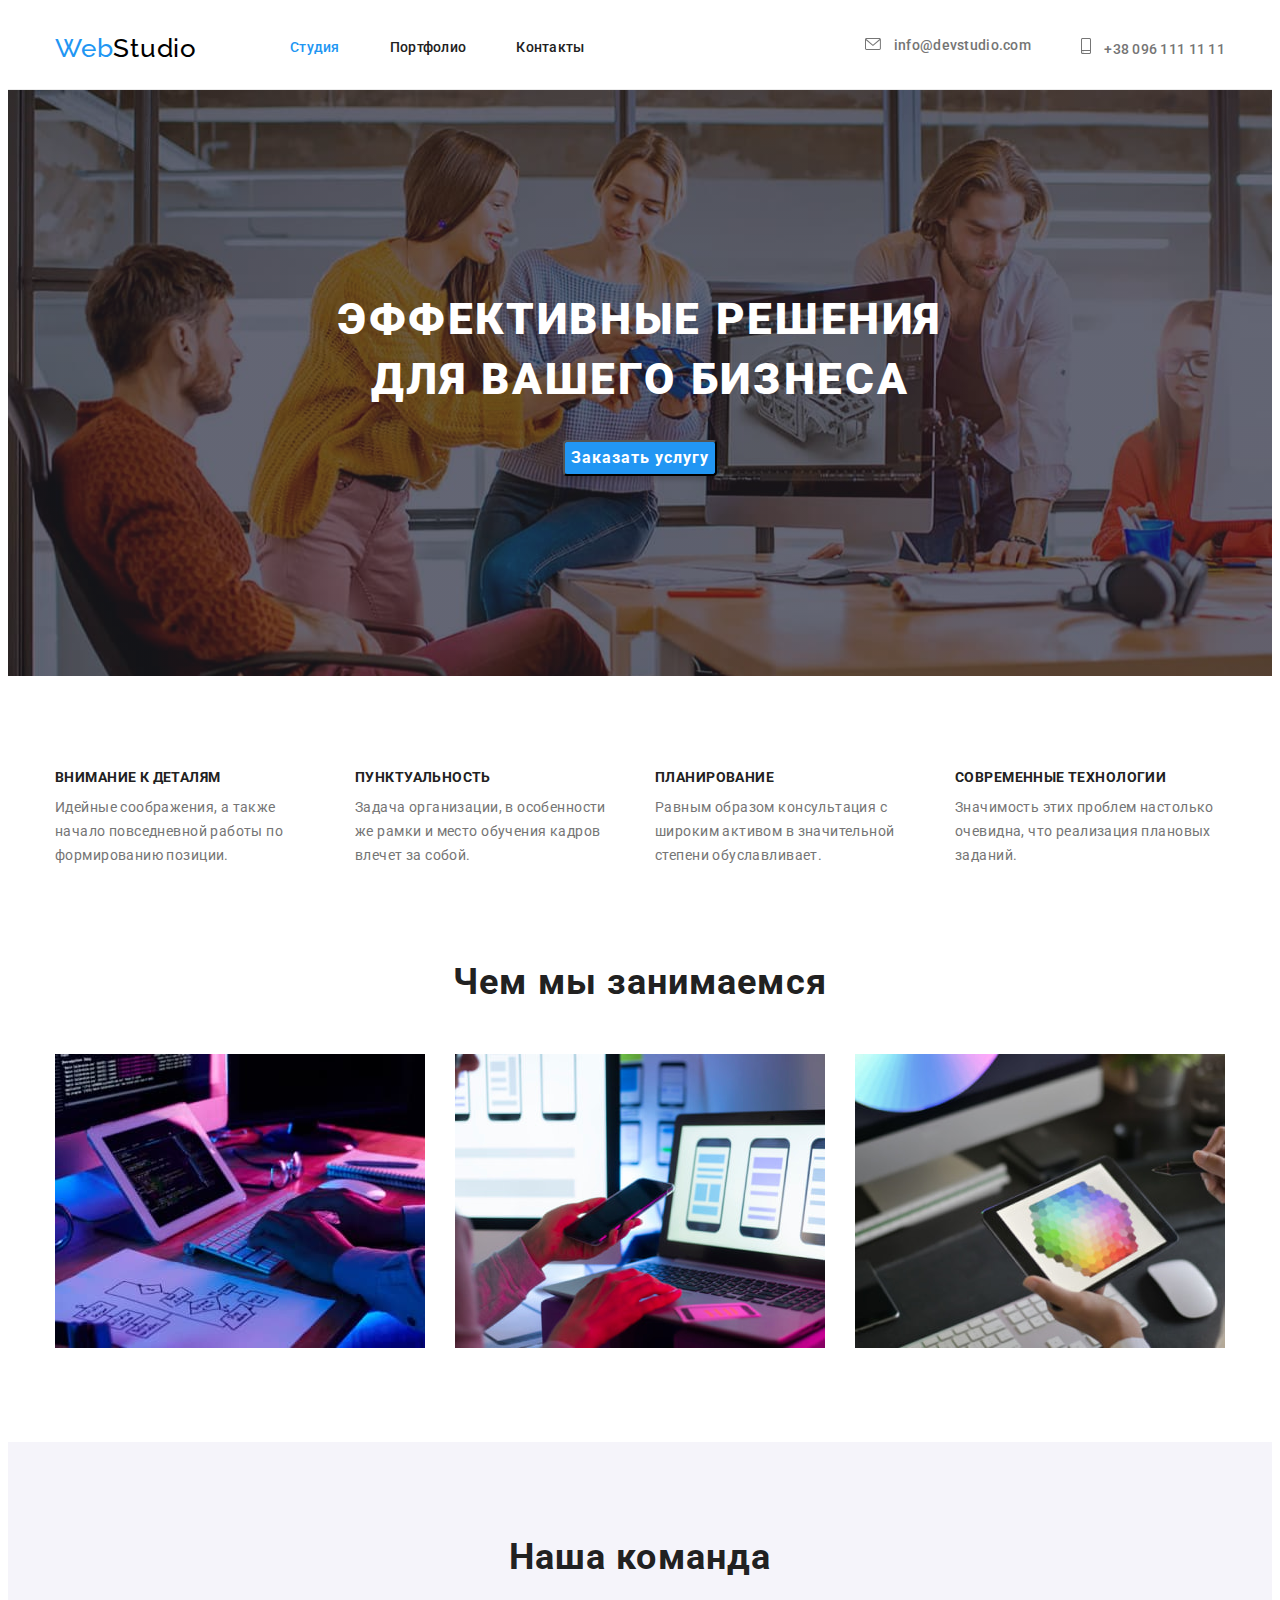
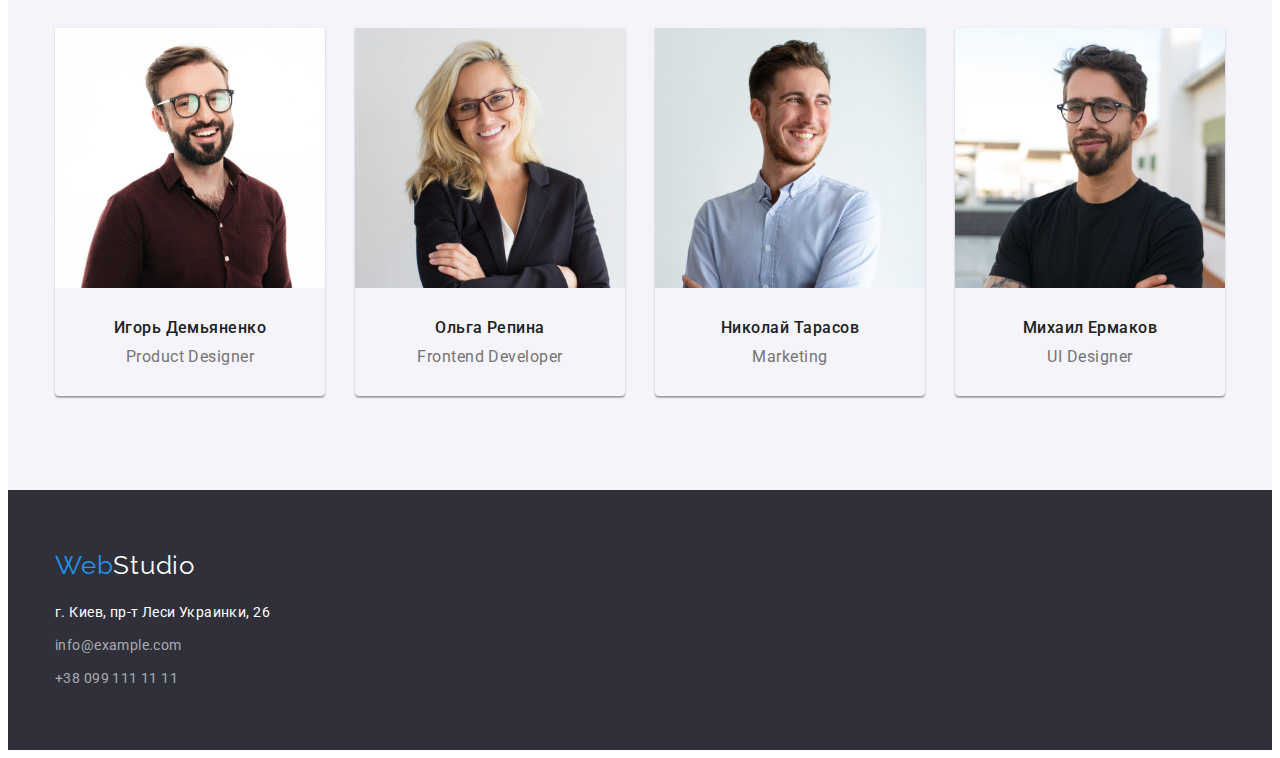
==== index.html @ 8e16f8b9 "add header and hero background" ====
<!DOCTYPE html>
<html lang="ru">
<head>
    <meta charset="UTF-8">
    <meta http-equiv="X-UA-Compatible" content="IE=edge">
    <meta name="viewport" content="width=device-width, initial-scale=1.0">
    <title>Студия</title>
    <link rel="preconnect" href="https://fonts.googleapis.com">
    <link rel="preconnect" href="https://fonts.gstatic.com" crossorigin>
    <link href="https://fonts.googleapis.com/css2?family=Raleway:wght@700&family=Roboto:wght@400;500;700;900&display=swap"
        rel="stylesheet">
    <link rel="stylesheet" href="https://github.com/sindresorhus/modern-normalize/blob/main/modern-normalize.css">
    <link rel="stylesheet" href="./css/styles.css">
</head>
<body>
    <header class="header">
        <div class="container hdr-container">
            <nav class="hdr-navigation">
                <a href="" class="link"><span class="st-logo">Web</span><span class="end-logo">Studio</span></a>
                <ul class="list hdr-list">
                    <li class="hdr-list-item"><a href="./index.html" class="link nav current">Студия</a></li>
                    <li class="hdr-list-item"><a href="./portfolio.html" class="link nav hdr-list-item">Портфолио</a> </li>
                    <li class="hdr-list-item"><a href="" class="link nav hdr-list-item">Контакты</a></li>
                </ul>
            </nav>
            <div class="hdr-connect">
                <a href="mailto:info@devstudio.com" class="link contacts-header">
                    <svg class="email-icon" width="16" height="12">
                        <use href="./images/icons.svg#icon-envelope"></use>
                    </svg>
                    info@devstudio.com</a>
                <a href="tel:+380961111111" class="link contacts-header hdr-tel">
                    <svg class="phone-icon" width="10" height="16">
                        <use href="./images/icons.svg#icon-smartphone"></use>
                    </svg>
                    +38 096 111 11 11</a>
            </div>
        </div>
    </header>
    <main>
        <section class="hero">
            <div class="container hero-content">
                <h1 class="hero-text">Эффективные решения<br>для вашего бизнеса</h1>
                <button class="btn-order" type="button">Заказать услугу</button>
            </div>
        </section>
        <section class="section">
            <h2 class="visually-hidden">Наши преимущества</h2>
            <div class="container">
                <ul class="list supr-list">
                    <li class="supr-item">
                        <h3 class="supremacy">Внимание к деталям</h3>
                        <p class="supremacy-text">Идейные соображения, а также начало повседневной работы по формированию позиции.</p>
                    </li>
                    <li class="supr-item">
                        <h3 class="supremacy">Пунктуальность</h3>
                        <p class="supremacy-text">Задача организации, в особенности же рамки и место обучения кадров влечет за собой.</p>
                    </li>
                    <li class="supr-item">
                        <h3 class="supremacy">Планирование</h3>
                        <p class="supremacy-text">Равным образом консультация с широким активом в значительной степени обуславливает.</p>
                    </li>
                    <li class="supr-item">
                        <h3 class="supremacy">Современные технологии</h3>
                        <p class="supremacy-text">Значимость этих проблем настолько очевидна, что реализация плановых заданий.</p>
                    </li>
                </ul>
            </div>
        </section>
        <section class="section activities-section">
            <div class="container">
                <h2 class="chapter">Чем мы занимаемся</h2>
                <ul class="list activities">
                    <li>
                        <img width="370" src="./images/img1.jpg" alt="вёрстка кода на ПК">
                    </li>
                    <li>
                        <img width="370" src="./images/img2.jpg" alt="дизайн приложения для смартфона">
                    </li>
                    <li>
                        <img width="370" src="./images/img3.jpg" alt="палитра цветов на планшете">
                    </li>
                </ul>
            </div>
        </section>
        <section  class="team-color section">
            <div class="container">
                <h2 class="chapter">Наша команда</h2>
                <ul class="list team-list">
                    <li class="team-item">
                        <img width="270" src="./images/photo1.jpg" alt="Парень с бородой и в очках">
                        <h3 class="name">Игорь Демьяненко</h3>
                        <p lang="en" class="specialty">Product Designer</p>
                    </li>
                    <li class="team-item">
                        <img width="270" src="./images/photo2.jpg" alt="блондинка в очках и чёрном костюме">
                        <h3 class="name">Ольга Репина</h3>
                        <p lang="en" class="specialty">Frontend Developer</p>
                    </li>
                    <li class="team-item">
                        <img width="270" src="./images/photo3.jpg" alt="улыбающийся парень в белой рубашке">
                        <h3 class="name">Николай Тарасов</h3>
                        <p lang="en" class="specialty">Marketing</p>
                    </li>
                    <li class="team-item">
                        <img width="270" src="./images/photo4.jpg" alt="парень в очках с бородой в чёрной футболке">
                        <h3 class="name">Михаил Ермаков</h3>
                        <p lang="en" class="specialty">UI Designer</p>
                    </li>
                </ul>
            </div>
        </section>
    </main>
    <footer class="footer">
        <div class="container">
            <a href="" class="link"><span class="st-logo">Web</span><span class="end-logo-footer">Studio</span></a>
            <address class="ftr-address">
                <ul class="list">
                    <li class="ftr-item">
                        <a class="link address" target="_blank" rel="norefferer noopener"
                            href="https://goo.gl/maps/YGMbGr7U3puSNSVq7">г. Киев, пр-т Леси Украинки, 26</a>
                    </li>
                    <li class="ftr-item">
                        <a class="link contacts-footer" href="mailto:info@example.com">info@example.com</a>
                    </li>
                    <li class="ftr-item">
                        <a class="link contacts-footer" href="tel:+380991111111">+38 099 111 11 11</a>
                    </li>
                </ul>
            </address>
        </div>
    </footer>
</body>
</html>
---- css/styles.css ----
/* General rules*/

:root {
  --background-color: #2f303a;
  --logo-color: #2196f3;
  --chapter-color: #212121;
  --description-color: #757575;
  --light-color: #fff;
  --btn-order-hov-color: #188ce8;
  --btn-order-shad-color: rgba(0, 0, 0, 0.15);
  --btn-filter-color: #f5f4fa;
  --team-color: #f5f4fa;
  --con-foot-color: rgba(255, 255, 255, 0.6);
}
*,
*::before,
*::after {
  box-sizing: border-box;
}
body {
  font-family: "Roboto", sans-serif;
  color: var(--chapter-color);
}
.list {
  list-style: none;
}
.link {
  text-decoration: none;
}
.visually-hidden {
  position: absolute;
  white-space: nowrap;
  width: 1px;
  height: 1px;
  overflow: hidden;
  border: 0;
  padding: 0;
  clip: rect(0 0 0 0);
  clip-path: inset(50%);
  margin: -1px;
}
.container {
  width: 1200px;
  padding-left: 15px;
  padding-right: 15px;
  margin: 0 auto;
}
p,
h1,
h2,
h3,
h4,
h5,
h6 {
  margin: 0;
}
ul {
  margin: 0;
  padding: 0;
}
img {
  display: block;
  max-width: 100%;
  height: auto;
}

/*Header*/

.header {
  font-weight: 500;
  font-size: 14px;
  line-height: 1.14;
  letter-spacing: 0.02em;
  border-bottom: 1px solid #ececec;
  background-color: var(--light-color);
  padding-top: 25px;
  padding-bottom: 25px;
}
.hdr-container {
  display: flex;
  align-items: center;
}
.hdr-navigation {
  display: flex;
}
.hdr-list {
  display: flex;
  margin-left: 93px;
  align-items: center;
}
.hdr-list-item {
  margin-right: 50px;
}
.hdr-list-item:last-child {
  margin-right: 0px;
}
.hdr-connect {
  display: flex;
  margin-left: auto;
  text-align: center;
}
.hdr-tel {
  margin-left: 50px;
}
.st-logo {
  font-family: "Raleway", sans-serif;
  font-size: 26px;
  line-height: 1.19;
  letter-spacing: 0.03em;
  color: var(--logo-color);
}
.end-logo {
  font-family: "Raleway", sans-serif;
  font-size: 26px;
  line-height: 1.19;
  letter-spacing: 0.03em;
  color: #000;
}
.nav {
  color: var(--chapter-color);
  text-align: center;
}
.contacts-header {
  color: var(--description-color);
}
.email-icon,
.phone-icon {
  object-fit: contain;
  object-position: center;
  margin-right: 10px;
  fill: var(--description-color);
}
.current,
.nav:hover,
.nav:focus,
.contacts-header:hover,
.contacts-header:focus,
.contacts-footer:hover,
.contacts-footer:focus {
  color: var(--logo-color);
  fill: var(--logo-color);
}
.section {
  padding-top: 94px;
  padding-bottom: 94px;
}

/*MAIN разобраться с фоном в герое*/

.hero {
  background: var(--background-color);
  text-align: center;
  padding: 200px 0;
  background-image: linear-gradient(
      rgba(47, 48, 58, 0.4),
      rgba(47, 48, 58, 0.4)
    ),
    url(../images/hero.jpg);
}
.hero-content {
}
.hero-text {
  font-weight: 900;
  font-size: 44px;
  line-height: 1.36;
  text-align: center;
  letter-spacing: 0.06em;
  text-transform: uppercase;
  color: var(--light-color);
  margin-bottom: 30px;
}
.btn-order {
  cursor: pointer;
  background: var(--logo-color);
  box-shadow: 0px 4px 4px var(--btn-order-shad-color);
  border-radius: 4px;
  font-family: "Roboto";
  font-weight: 700;
  font-size: 16px;
  line-height: 1.88;
  display: flex;
  align-items: center;
  text-align: center;
  letter-spacing: 0.06em;
  color: var(--light-color);
  margin: 0 auto;
}
.btn-order:hover {
  background: var(--btn-order-hov-color);
  box-shadow: 0px 4px 4px var(--btn-order-shad-color);
  border-radius: 4px;
  font-weight: 700;
  font-size: 16px;
  line-height: 1.88;
  display: flex;
  align-items: center;
  text-align: center;
  letter-spacing: 0.06em;
  color: var(--light-color);
}
.supremacy {
  font-size: 14px;
  line-height: 1.14;
  letter-spacing: 0.03em;
  text-transform: uppercase;
  margin-bottom: 10px;
}
.supr-list {
  display: flex;
  justify-content: space-between;
}
.supr-item {
  width: 270px;
}
.supremacy-text {
  font-size: 14px;
  line-height: 1.71;
  letter-spacing: 0.03em;
  color: var(--description-color);
}
.activities-section {
  padding-top: 0px;
}
.activities {
  display: flex;
  justify-content: space-between;
}
.team-color {
  background: var(--team-color);
}
.team-list {
  display: flex;
}
.team-item {
  width: 270px;
  box-shadow: 0px 1px 3px rgba(0, 0, 0, 0.12), 0px 1px 1px rgba(0, 0, 0, 0.14),
    0px 2px 1px rgba(0, 0, 0, 0.2);
  border-radius: 0px 0px 4px 4px;
  padding-bottom: 30px;
}
.team-item:not(:last-child) {
  margin-right: 30px;
}
.chapter {
  font-size: 36px;
  line-height: 1.17;
  text-align: center;
  letter-spacing: 0.03em;
  margin-bottom: 50px;
}
.name {
  font-weight: 500;
  font-size: 16px;
  line-height: 1.19;
  text-align: center;
  letter-spacing: 0.03em;
  margin-top: 30px;
  margin-bottom: 10px;
}
.specialty {
  font-size: 16px;
  line-height: 1.19;
  text-align: center;
  letter-spacing: 0.03em;
  color: var(--description-color);
}

/*FOOTER*/
.footer {
  background: var(--background-color);
  padding-top: 60px;
  padding-bottom: 60px;
}
.ftr-address {
  display: flex;
  flex-direction: column;
  margin-top: 20px;
}
.end-logo-footer {
  font-family: "Raleway", sans-serif;
  font-size: 26px;
  line-height: 1.19;
  letter-spacing: 0.03em;
  color: var(--light-color);
}
.address {
  font-style: normal;
  font-size: 14px;
  line-height: 1.71;
  letter-spacing: 0.03em;
  color: var(--light-color);
}
.contacts-footer {
  font-style: normal;
  font-size: 14px;
  line-height: 1.71;
  letter-spacing: 0.03em;
  color: var(--con-foot-color);
}
.ftr-item:not(:first-child) {
  margin-top: 9px;
}

/*PORTFOLIO*/
.project-name {
  font-size: 18px;
  line-height: 2;
  letter-spacing: 0.06em;
  margin-bottom: 4px;
}
.project-category {
  font-size: 16px;
  line-height: 1.87;
  letter-spacing: 0.03em;
  color: var(--description-color);
}
.project-text {
  padding: 20px 24px;
}
.btn-filter {
  cursor: pointer;
  background: var(--btn-filter-color);
  border-radius: 4px;
  font-family: "Roboto";
  font-weight: 500;
  font-size: 16px;
  line-height: 1.62;
  text-align: center;
  letter-spacing: 0.03em;
  height: 38px;
  padding: 6px 22px;
  border: 0px;
}
.btn-filter:active {
  background: var(--logo-color);
  box-shadow: 0px 3px 1px rgba(0, 0, 0, 0.1), 0px 1px 2px rgba(0, 0, 0, 0.08),
    0px 2px 2px rgba(0, 0, 0, 0.12);
  border-radius: 4px;
  font-weight: 500;
  font-size: 16px;
  line-height: 1.62;
  text-align: center;
  letter-spacing: 0.03em;
  color: var(--light-color);
}
.filter-list {
  display: flex;
  flex-direction: row;
  justify-content: center;
  margin-bottom: 50px;
}
.filter-item:not(:last-child) {
  margin-right: 8px;
}
.flex-container {
  display: flex;
  flex-wrap: wrap;
}
.flex-item {
  width: 370px;
  margin-right: 30px;
  margin-bottom: 30px;
  border: 1px solid #eeeeee;
  box-sizing: border-box;
}
.flex-item:nth-child(3n) {
  margin-right: 0px;
}
.flex-item:nth-last-child(-n + 3) {
  margin-bottom: 0px;
}
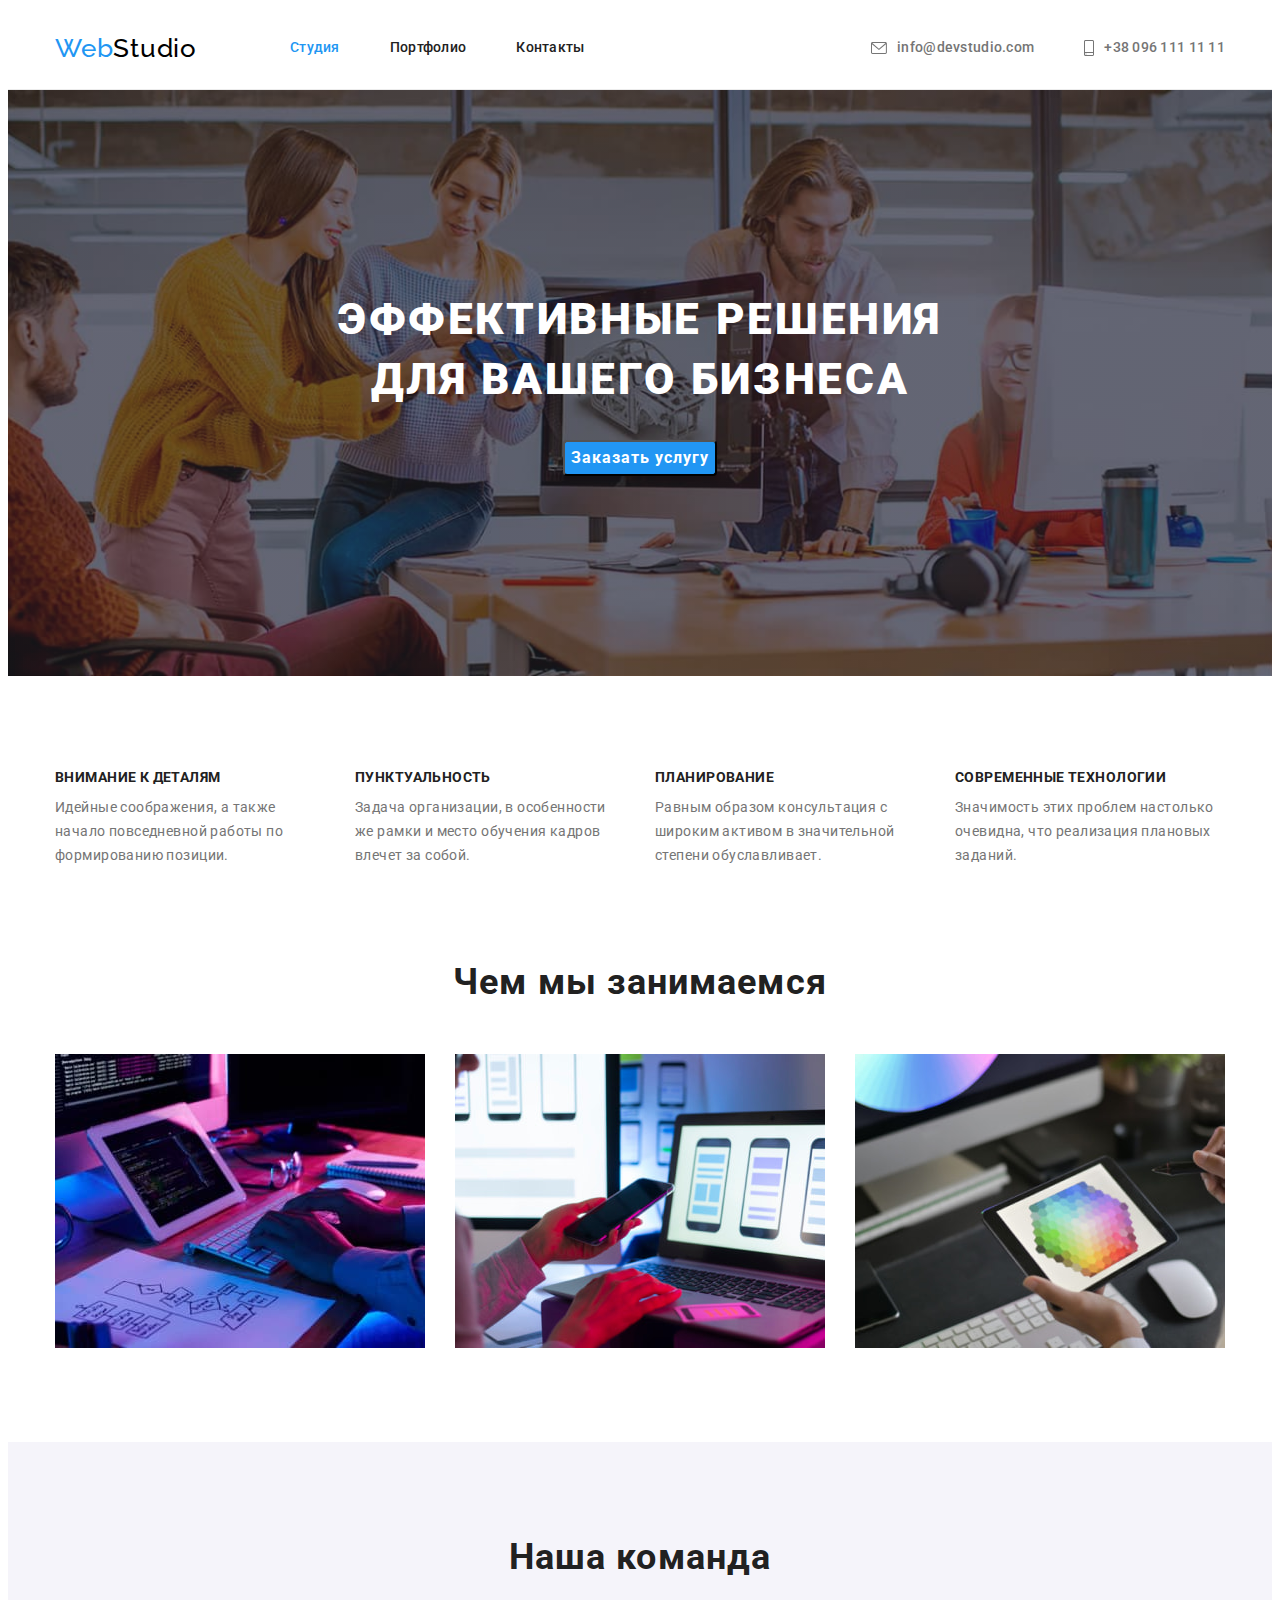
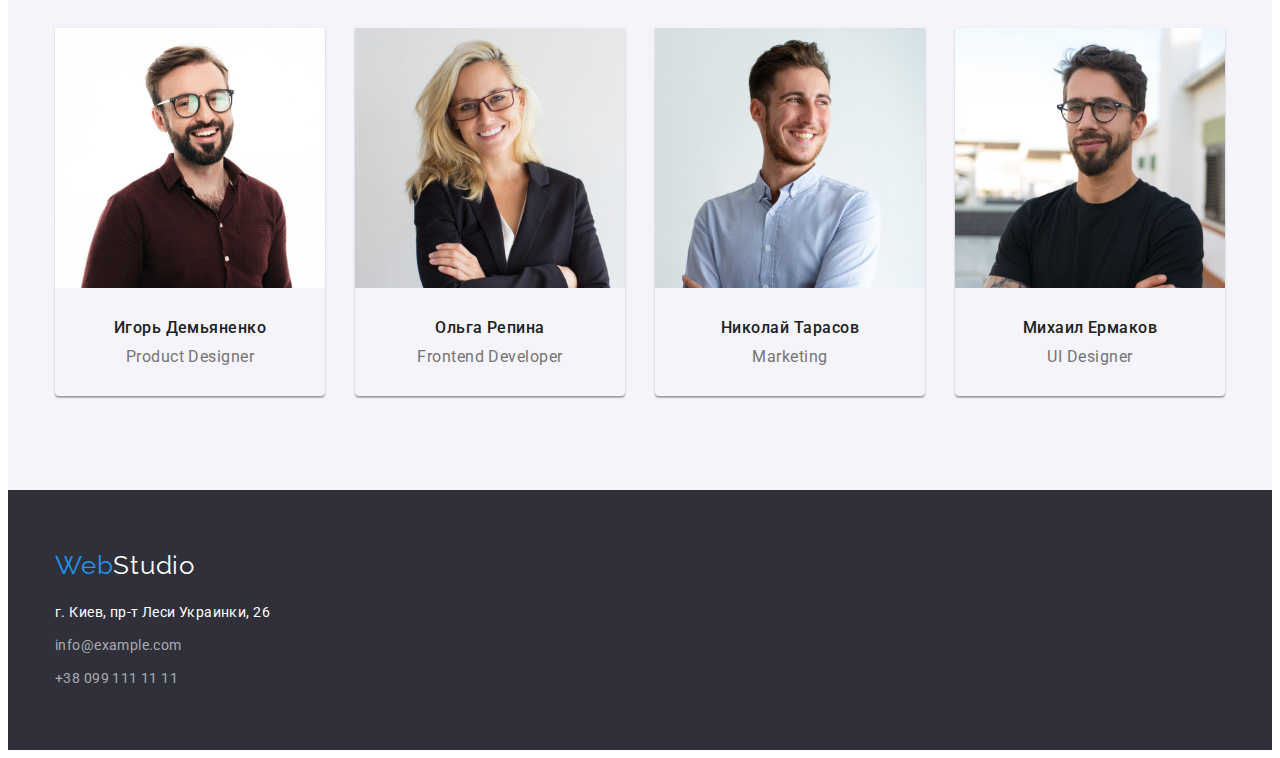
==== commit 2f1f3dbb: "fix header and hero" ====
--- a/index.html
+++ b/index.html
@@ -16,25 +16,29 @@
     <header class="header">
         <div class="container hdr-container">
             <nav class="hdr-navigation">
-                <a href="" class="link"><span class="st-logo">Web</span><span class="end-logo">Studio</span></a>
+                <a href="" class="link header-logo"><span class="st-logo">Web</span><span class="end-logo">Studio</span></a>
                 <ul class="list hdr-list">
                     <li class="hdr-list-item"><a href="./index.html" class="link nav current">Студия</a></li>
                     <li class="hdr-list-item"><a href="./portfolio.html" class="link nav hdr-list-item">Портфолио</a> </li>
                     <li class="hdr-list-item"><a href="" class="link nav hdr-list-item">Контакты</a></li>
                 </ul>
             </nav>
-            <div class="hdr-connect">
-                <a href="mailto:info@devstudio.com" class="link contacts-header">
-                    <svg class="email-icon" width="16" height="12">
-                        <use href="./images/icons.svg#icon-envelope"></use>
-                    </svg>
-                    info@devstudio.com</a>
-                <a href="tel:+380961111111" class="link contacts-header hdr-tel">
-                    <svg class="phone-icon" width="10" height="16">
-                        <use href="./images/icons.svg#icon-smartphone"></use>
-                    </svg>
-                    +38 096 111 11 11</a>
-            </div>
+            <ul class="hdr-connect list">
+                <li>
+                    <a href="mailto:info@devstudio.com" class="link contacts-header">
+                        <svg class="contacts-icon" width="16" height="12">
+                            <use href="./images/icons.svg#icon-envelope"></use>
+                        </svg>
+                        info@devstudio.com</a>
+                </li>
+                <li>
+                    <a href="tel:+380961111111" class="link contacts-header hdr-tel">
+                        <svg class="contacts-icon" width="10" height="16">
+                            <use href="./images/icons.svg#icon-smartphone"></use>
+                        </svg>
+                        +38 096 111 11 11</a>
+                </li>
+            </ul>
         </div>
     </header>
     <main>
--- a/css/styles.css
+++ b/css/styles.css
@@ -73,6 +73,10 @@
   letter-spacing: 0.02em;
   border-bottom: 1px solid #ececec;
   background-color: var(--light-color);
+  /* padding-top: 25px;
+  padding-bottom: 25px; */
+}
+.header-logo{
   padding-top: 25px;
   padding-bottom: 25px;
 }
@@ -97,7 +101,6 @@
 .hdr-connect {
   display: flex;
   margin-left: auto;
-  text-align: center;
 }
 .hdr-tel {
   margin-left: 50px;
@@ -119,16 +122,21 @@
 .nav {
   color: var(--chapter-color);
   text-align: center;
+  padding-top: 32px;
+  padding-bottom: 32px;
 }
 .contacts-header {
+  display: flex;
+  align-items: center;
   color: var(--description-color);
-}
-.email-icon,
-.phone-icon {
+  padding-top: 32px;
+  padding-bottom: 32px;
+}
+.contacts-icon {
   object-fit: contain;
   object-position: center;
   margin-right: 10px;
-  fill: var(--description-color);
+  fill: currentColor;
 }
 .current,
 .nav:hover,
@@ -145,19 +153,24 @@
   padding-bottom: 94px;
 }
 
-/*MAIN разобраться с фоном в герое*/
+/*MAIN*/
 
 .hero {
   background: var(--background-color);
   text-align: center;
   padding: 200px 0;
+  max-width: 1600px;
   background-image: linear-gradient(
-      rgba(47, 48, 58, 0.4),
-      rgba(47, 48, 58, 0.4)
-    ),
-    url(../images/hero.jpg);
+    rgba(47, 48, 58, 0.4),
+    rgba(47, 48, 58, 0.4)
+  ),
+  url(../images/hero.jpg);
+  background-size: cover;
+  background-repeat: no-repeat;
+  background-position: center;
 }
 .hero-content {
+
 }
 .hero-text {
   font-weight: 900;
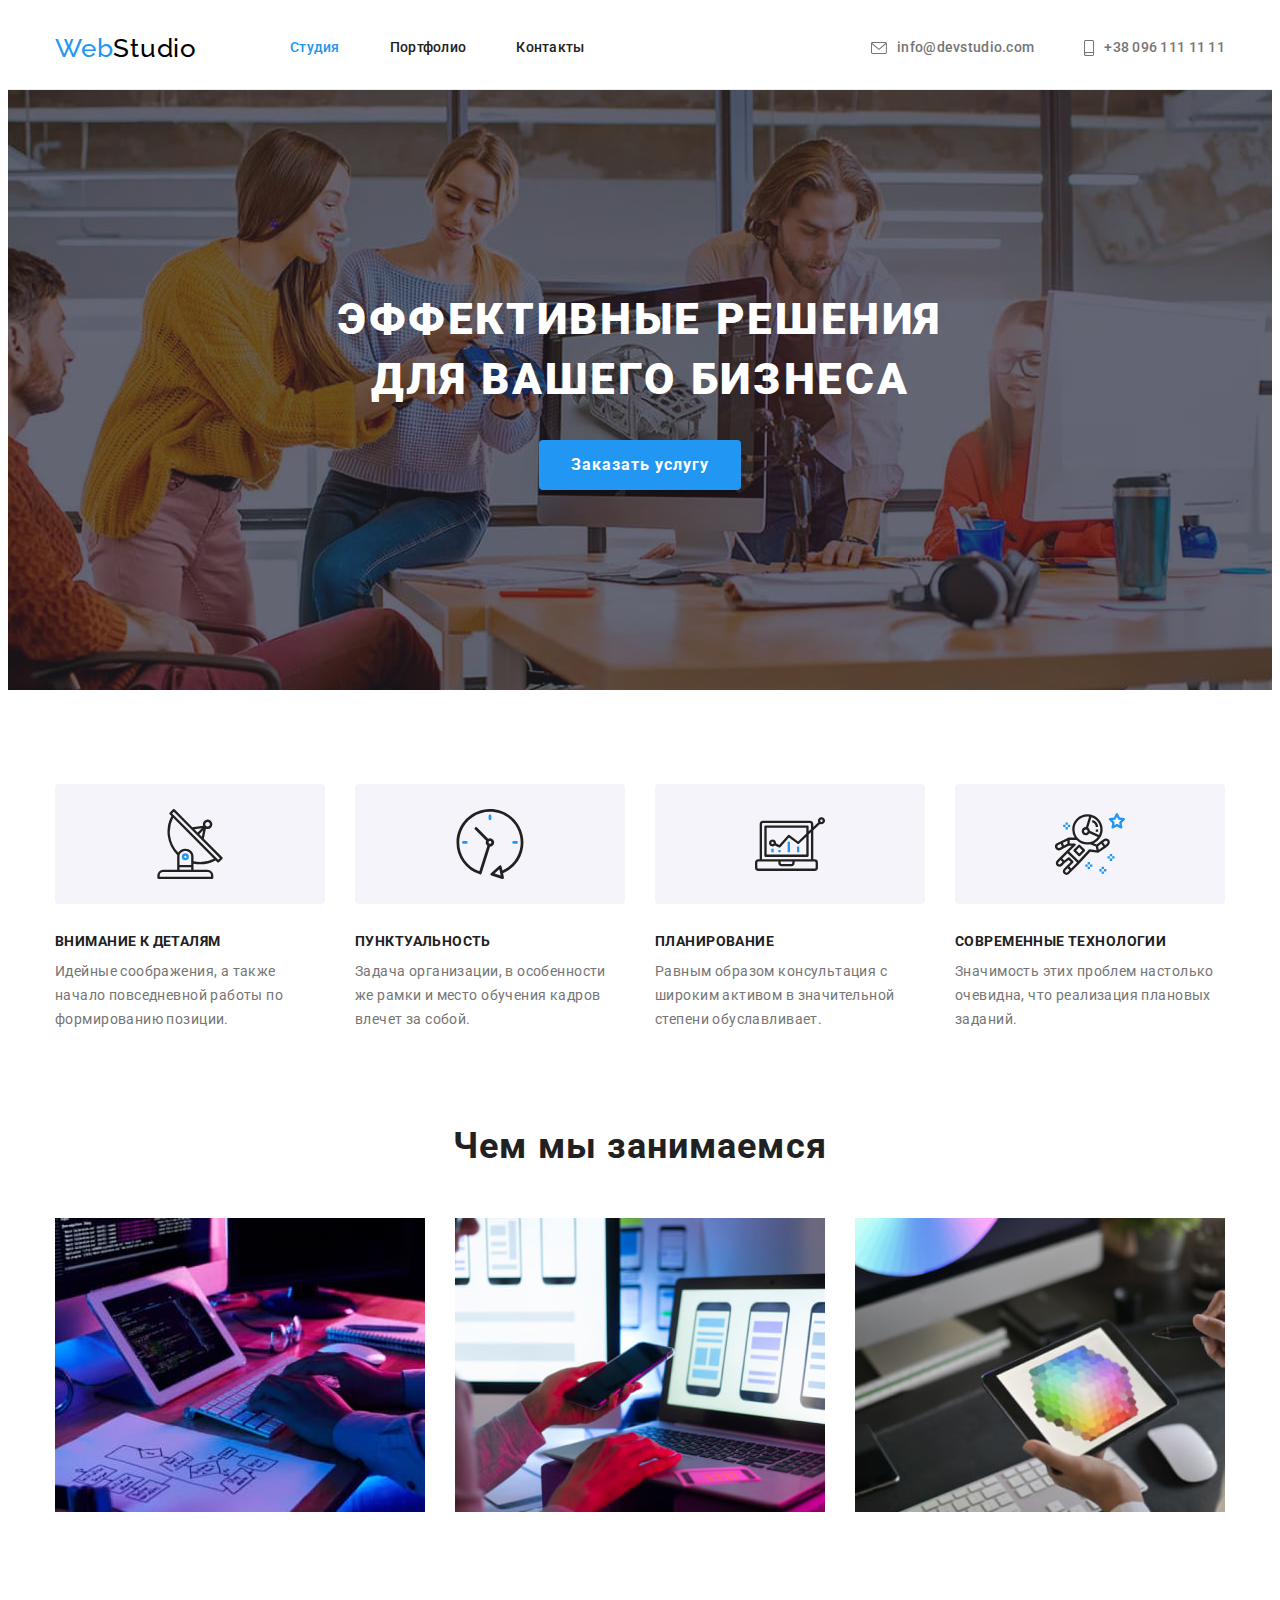
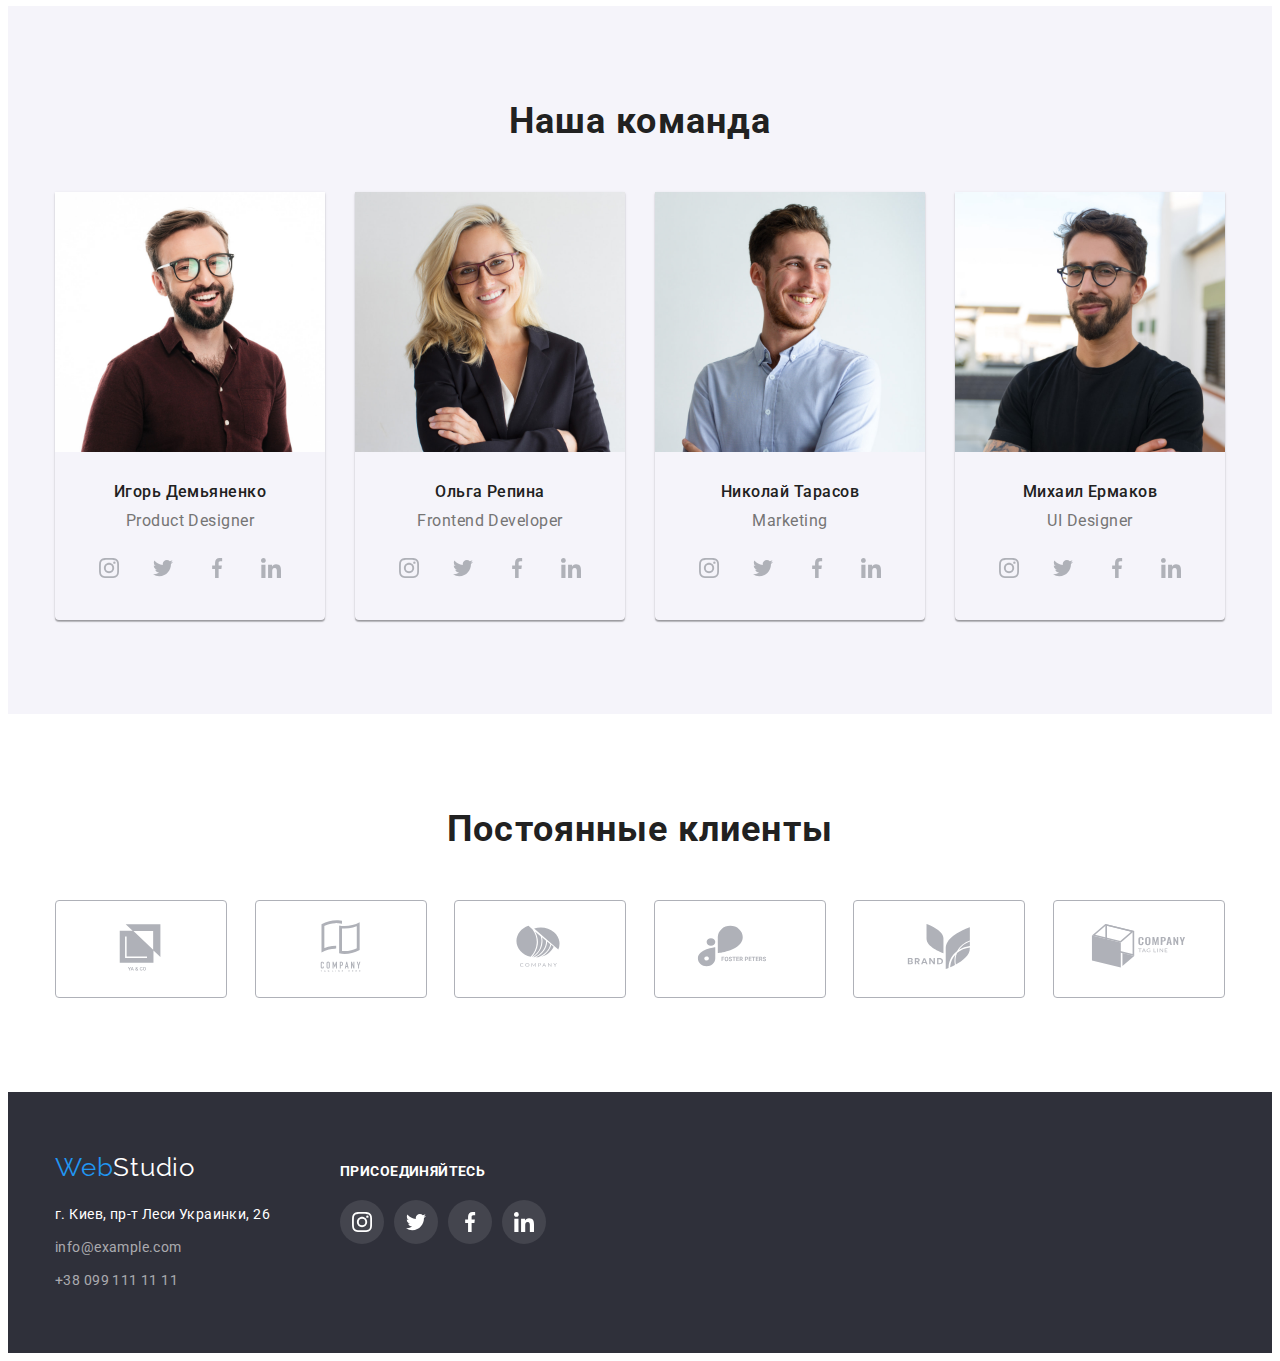
==== commit 4e5831f6: "1st attempt" ====
--- a/index.html
+++ b/index.html
@@ -53,19 +53,39 @@
             <div class="container">
                 <ul class="list supr-list">
                     <li class="supr-item">
+                        <div class="supr-icon">
+                            <svg width="70" height="70">
+                                <use href="./images/icons.svg#icon-antenna-1"></use>
+                            </svg>
+                        </div>
                         <h3 class="supremacy">Внимание к деталям</h3>
                         <p class="supremacy-text">Идейные соображения, а также начало повседневной работы по формированию позиции.</p>
                     </li>
                     <li class="supr-item">
+                        <div class="supr-icon">
+                            <svg width="70" height="70">
+                                <use href="./images/icons.svg#icon-clock-1"></use>
+                            </svg>
+                        </div>
                         <h3 class="supremacy">Пунктуальность</h3>
                         <p class="supremacy-text">Задача организации, в особенности же рамки и место обучения кадров влечет за собой.</p>
                     </li>
                     <li class="supr-item">
+                        <div class="supr-icon">
+                            <svg width="70" height="70">
+                                <use href="./images/icons.svg#icon-diagram-1"></use>
+                            </svg>
+                        </div>
                         <h3 class="supremacy">Планирование</h3>
                         <p class="supremacy-text">Равным образом консультация с широким активом в значительной степени обуславливает.</p>
                     </li>
                     <li class="supr-item">
-                        <h3 class="supremacy">Современные технологии</h3>
+                        
+                        <div class="supr-icon">
+                            <svg width="70" height="70">
+                                <use href="./images/icons.svg#icon-astronaut-1"></use>
+                            </svg>
+                        </div><h3 class="supremacy">Современные технологии</h3>
                         <p class="supremacy-text">Значимость этих проблем настолько очевидна, что реализация плановых заданий.</p>
                     </li>
                 </ul>
@@ -95,43 +115,248 @@
                         <img width="270" src="./images/photo1.jpg" alt="Парень с бородой и в очках">
                         <h3 class="name">Игорь Демьяненко</h3>
                         <p lang="en" class="specialty">Product Designer</p>
+                        <ul class="list social-list">
+                            <li>
+                                <a class="social-link" href="">
+                                    <svg width="20" height="20">
+                                        <use href="./images/icons.svg#icon-instagram-2"></use>
+                                    </svg>
+                                </a>
+                            </li>
+                            <li>
+                                <a class="link social-link" href="">
+                                    <svg width="20" height="20">
+                                        <use href="./images/icons.svg#icon-twitter-1"></use>
+                                    </svg>
+                                </a>
+                            </li>
+                            <li>
+                                <a class="social-link" href="">
+                                    <svg width="20" height="20">
+                                        <use href="./images/icons.svg#icon-facebook-1"></use>
+                                    </svg>
+                                </a>
+                            </li>
+                            <li>
+                                <a class="social-link" href="">
+                                    <svg width="20" height="20">
+                                        <use href="./images/icons.svg#icon-linkedin-1"></use>
+                                    </svg>
+                                </a>
+                            </li>
+                        </ul>
                     </li>
                     <li class="team-item">
                         <img width="270" src="./images/photo2.jpg" alt="блондинка в очках и чёрном костюме">
                         <h3 class="name">Ольга Репина</h3>
                         <p lang="en" class="specialty">Frontend Developer</p>
+                        <ul class="list social-list">
+                            <li>
+                                <a class="social-link" href="">
+                                    <svg width="20" height="20">
+                                        <use href="./images/icons.svg#icon-instagram-2"></use>
+                                    </svg>
+                                </a>
+                            </li>
+                            <li>
+                                <a class="link social-link" href="">
+                                    <svg width="20" height="20">
+                                        <use href="./images/icons.svg#icon-twitter-1"></use>
+                                    </svg>
+                                </a>
+                            </li>
+                            <li>
+                                <a class="social-link" href="">
+                                    <svg width="20" height="20">
+                                        <use href="./images/icons.svg#icon-facebook-1"></use>
+                                    </svg>
+                                </a>
+                            </li>
+                            <li>
+                                <a class="social-link" href="">
+                                    <svg width="20" height="20">
+                                        <use href="./images/icons.svg#icon-linkedin-1"></use>
+                                    </svg>
+                                </a>
+                            </li>
+                        </ul>
                     </li>
                     <li class="team-item">
                         <img width="270" src="./images/photo3.jpg" alt="улыбающийся парень в белой рубашке">
                         <h3 class="name">Николай Тарасов</h3>
                         <p lang="en" class="specialty">Marketing</p>
+                        <ul class="list social-list">
+                            <li>
+                                <a class="social-link" href="">
+                                    <svg width="20" height="20">
+                                        <use href="./images/icons.svg#icon-instagram-2"></use>
+                                    </svg>
+                                </a>
+                            </li>
+                            <li>
+                                <a class="link social-link" href="">
+                                    <svg width="20" height="20">
+                                        <use href="./images/icons.svg#icon-twitter-1"></use>
+                                    </svg>
+                                </a>
+                            </li>
+                            <li>
+                                <a class="social-link" href="">
+                                    <svg width="20" height="20">
+                                        <use href="./images/icons.svg#icon-facebook-1"></use>
+                                    </svg>
+                                </a>
+                            </li>
+                            <li>
+                                <a class="social-link" href="">
+                                    <svg width="20" height="20">
+                                        <use href="./images/icons.svg#icon-linkedin-1"></use>
+                                    </svg>
+                                </a>
+                            </li>
+                        </ul>
                     </li>
                     <li class="team-item">
                         <img width="270" src="./images/photo4.jpg" alt="парень в очках с бородой в чёрной футболке">
                         <h3 class="name">Михаил Ермаков</h3>
                         <p lang="en" class="specialty">UI Designer</p>
+                        <ul class="list social-list">
+                            <li>
+                                <a class="social-link" href="">
+                                    <svg width="20" height="20">
+                                        <use href="./images/icons.svg#icon-instagram-2"></use>
+                                    </svg>
+                                </a>
+                            </li>
+                            <li>
+                                <a class="link social-link" href="">
+                                    <svg width="20" height="20">
+                                        <use href="./images/icons.svg#icon-twitter-1"></use>
+                                    </svg>
+                                </a>
+                            </li>
+                            <li>
+                                <a class="social-link" href="">
+                                    <svg width="20" height="20">
+                                        <use href="./images/icons.svg#icon-facebook-1"></use>
+                                    </svg>
+                                </a>
+                            </li>
+                            <li>
+                                <a class="social-link" href="">
+                                    <svg width="20" height="20">
+                                        <use href="./images/icons.svg#icon-linkedin-1"></use>
+                                    </svg>
+                                </a>
+                            </li>
+                        </ul>
+                    </li>
+                </ul>
+            </div>
+        </section>
+        <section class="section">
+            <div class="container">
+                <h2 class="chapter">Постоянные клиенты</h2>
+                <ul class="list clients-list">
+                    <li>
+                        <a class="client-item" href="">
+                            <svg width="106" height="60">
+                                <use href="./images/icons.svg#icon-Logo"></use>
+                            </svg>
+                        </a>
+                    </li>
+                    <li>
+                        <a class="client-item" href="">
+                            <svg width="106" height="60">
+                                <use href="./images/icons.svg#icon-Logo-1"></use>
+                            </svg>
+                        </a>
+                    </li>
+                    <li>
+                        <a class="client-item" href="">
+                            <svg width="106" height="60">
+                                <use href="./images/icons.svg#icon-Logo-2"></use>
+                            </svg>
+                        </a>
+                    </li>
+                    <li>
+                        <a class="client-item" href="">
+                            <svg width="106" height="60">
+                                <use href="./images/icons.svg#icon-Logo-3"></use>
+                            </svg>
+                        </a>
+                    </li>
+                    <li>
+                        <a class="client-item" href="">
+                            <svg width="106" height="60">
+                                <use href="./images/icons.svg#icon-Logo-4"></use>
+                            </svg>
+                        </a>
+                    </li>
+                    <li>
+                        <a class="client-item" href="">
+                            <svg width="106" height="60">
+                                <use href="./images/icons.svg#icon-Logo-5"></use>
+                            </svg>
+                        </a>
                     </li>
                 </ul>
             </div>
         </section>
     </main>
     <footer class="footer">
-        <div class="container">
-            <a href="" class="link"><span class="st-logo">Web</span><span class="end-logo-footer">Studio</span></a>
-            <address class="ftr-address">
-                <ul class="list">
-                    <li class="ftr-item">
-                        <a class="link address" target="_blank" rel="norefferer noopener"
-                            href="https://goo.gl/maps/YGMbGr7U3puSNSVq7">г. Киев, пр-т Леси Украинки, 26</a>
-                    </li>
-                    <li class="ftr-item">
-                        <a class="link contacts-footer" href="mailto:info@example.com">info@example.com</a>
-                    </li>
-                    <li class="ftr-item">
-                        <a class="link contacts-footer" href="tel:+380991111111">+38 099 111 11 11</a>
-                    </li>
-                </ul>
-            </address>
+        <div class="container ftr-container">
+            <div>
+                <a href="" class="link"><span class="st-logo">Web</span><span class="end-logo-footer">Studio</span></a>
+                <address class="ftr-address">
+                    <ul class="list">
+                        <li class="ftr-item">
+                            <a class="link address" target="_blank" rel="norefferer noopener"
+                                href="https://goo.gl/maps/YGMbGr7U3puSNSVq7">г. Киев, пр-т Леси Украинки, 26</a>
+                        </li>
+                        <li class="ftr-item">
+                            <a class="link contacts-footer" href="mailto:info@example.com">info@example.com</a>
+                        </li>
+                        <li class="ftr-item">
+                            <a class="link contacts-footer" href="tel:+380991111111">+38 099 111 11 11</a>
+                        </li>
+                    </ul>
+                </address>
+            </div>
+            <div class="join-us">
+                <p class="join-us-text">
+                    присоединяйтесь
+                </p>
+                <ul class="list ftr-social-list">
+                    <li>
+                        <a class="link ftr-social-link" href="">
+                            <svg width="20" height="20">
+                                <use href="./images/icons.svg#icon-instagram-2"></use>
+                            </svg>
+                        </a>
+                    </li>
+                    <li>
+                        <a class="link ftr-social-link" href="">
+                            <svg width="20" height="20">
+                                <use href="./images/icons.svg#icon-twitter-1"></use>
+                            </svg>
+                        </a>
+                    </li>
+                    <li>
+                        <a class="link ftr-social-link" href="">
+                            <svg width="20" height="20">
+                                <use href="./images/icons.svg#icon-facebook-1"></use>
+                            </svg>
+                        </a>
+                    </li>
+                    <li>
+                        <a class="link ftr-social-link" href="">
+                            <svg width="20" height="20">
+                                <use href="./images/icons.svg#icon-linkedin-1"></use>
+                            </svg>
+                        </a>
+                    </li>
+            </div>
         </div>
     </footer>
 </body>
--- a/css/styles.css
+++ b/css/styles.css
@@ -11,6 +11,8 @@
   --btn-filter-color: #f5f4fa;
   --team-color: #f5f4fa;
   --con-foot-color: rgba(255, 255, 255, 0.6);
+  --social-icon: #AFB1B8;
+  --project-border: #eeeeee;
 }
 *,
 *::before,
@@ -187,6 +189,7 @@
   background: var(--logo-color);
   box-shadow: 0px 4px 4px var(--btn-order-shad-color);
   border-radius: 4px;
+  border-width: 0px;
   font-family: "Roboto";
   font-weight: 700;
   font-size: 16px;
@@ -197,6 +200,7 @@
   letter-spacing: 0.06em;
   color: var(--light-color);
   margin: 0 auto;
+  padding: 10px 32px;
 }
 .btn-order:hover {
   background: var(--btn-order-hov-color);
@@ -230,6 +234,13 @@
   line-height: 1.71;
   letter-spacing: 0.03em;
   color: var(--description-color);
+}
+.supr-icon{
+  height: 120px;
+  background-color: var(--team-color);
+  padding: 25px 100px;
+  border-radius: 4px;
+  margin-bottom: 30px;
 }
 .activities-section {
   padding-top: 0px;
@@ -277,8 +288,42 @@
   letter-spacing: 0.03em;
   color: var(--description-color);
 }
+.social-list{
+  display: flex;
+  padding: 16px 32px 0px;
+  justify-content: space-between;
+}
+.social-link{
+  display: flex;
+  padding: 12px;
+  fill: var(--social-icon);
+}
+.social-link:hover,
+.social-link:focus{
+  background-color: var(--logo-color);
+  border-radius: 75%;
+  fill: var(--light-color);
+}
+.clients-list{
+  display: flex;
+  flex-wrap: wrap;
+  justify-content: space-between;
+}
+.client-item{
+display: block;
+padding: 16px 32px;
+border: 1px solid var(--social-icon);
+border-radius: 4px;
+fill: var(--social-icon);
+}
+.client-item:hover,
+.client-item:focus{
+fill: var(--logo-color);
+border-color: var(--logo-color);
+}
 
 /*FOOTER*/
+
 .footer {
   background: var(--background-color);
   padding-top: 60px;
@@ -313,8 +358,40 @@
 .ftr-item:not(:first-child) {
   margin-top: 9px;
 }
+.ftr-container{
+display: flex;
+}
+.join-us{
+margin-left: 70px;
+padding: 12px 0px 40px;
+}
+.join-us-text{
+  margin-bottom: 20px;
+  font-weight: 700;
+font-size: 14px;
+line-height: 1.14;
+letter-spacing: 0.03em;
+text-transform: uppercase;
+color: var(--light-color);
+}
+.ftr-social-list{
+  display: flex;
+}
+.ftr-social-link{
+  display: flex;
+  padding: 12px;
+  margin-right: 10px;
+  border-radius: 50%;
+  background: rgba(255, 255, 255, 0.1);
+  fill: var(--light-color);
+}
+.ftr-social-link:focus,
+.ftr-social-link:hover{
+  background-color: var(--logo-color);
+}
 
 /*PORTFOLIO*/
+
 .project-name {
   font-size: 18px;
   line-height: 2;
@@ -356,6 +433,11 @@
   letter-spacing: 0.03em;
   color: var(--light-color);
 }
+.btn-filter:hover,
+.btn-filter:focus{
+  box-shadow: 0px 3px 1px rgba(0, 0, 0, 0.1), 0px 1px 2px rgba(0, 0, 0, 0.08),
+  0px 2px 2px rgba(0, 0, 0, 0.12);
+}
 .filter-list {
   display: flex;
   flex-direction: row;
@@ -373,7 +455,7 @@
   width: 370px;
   margin-right: 30px;
   margin-bottom: 30px;
-  border: 1px solid #eeeeee;
+  border: 1px solid var(--project-border);
   box-sizing: border-box;
 }
 .flex-item:nth-child(3n) {
@@ -382,3 +464,6 @@
 .flex-item:nth-last-child(-n + 3) {
   margin-bottom: 0px;
 }
+.flex-item:hover {
+  box-shadow: 0px 1px 1px rgba(0, 0, 0, 0.12), 0px 4px 4px rgba(0, 0, 0, 0.06), 1px 4px 6px rgba(0, 0, 0, 0.16);
+}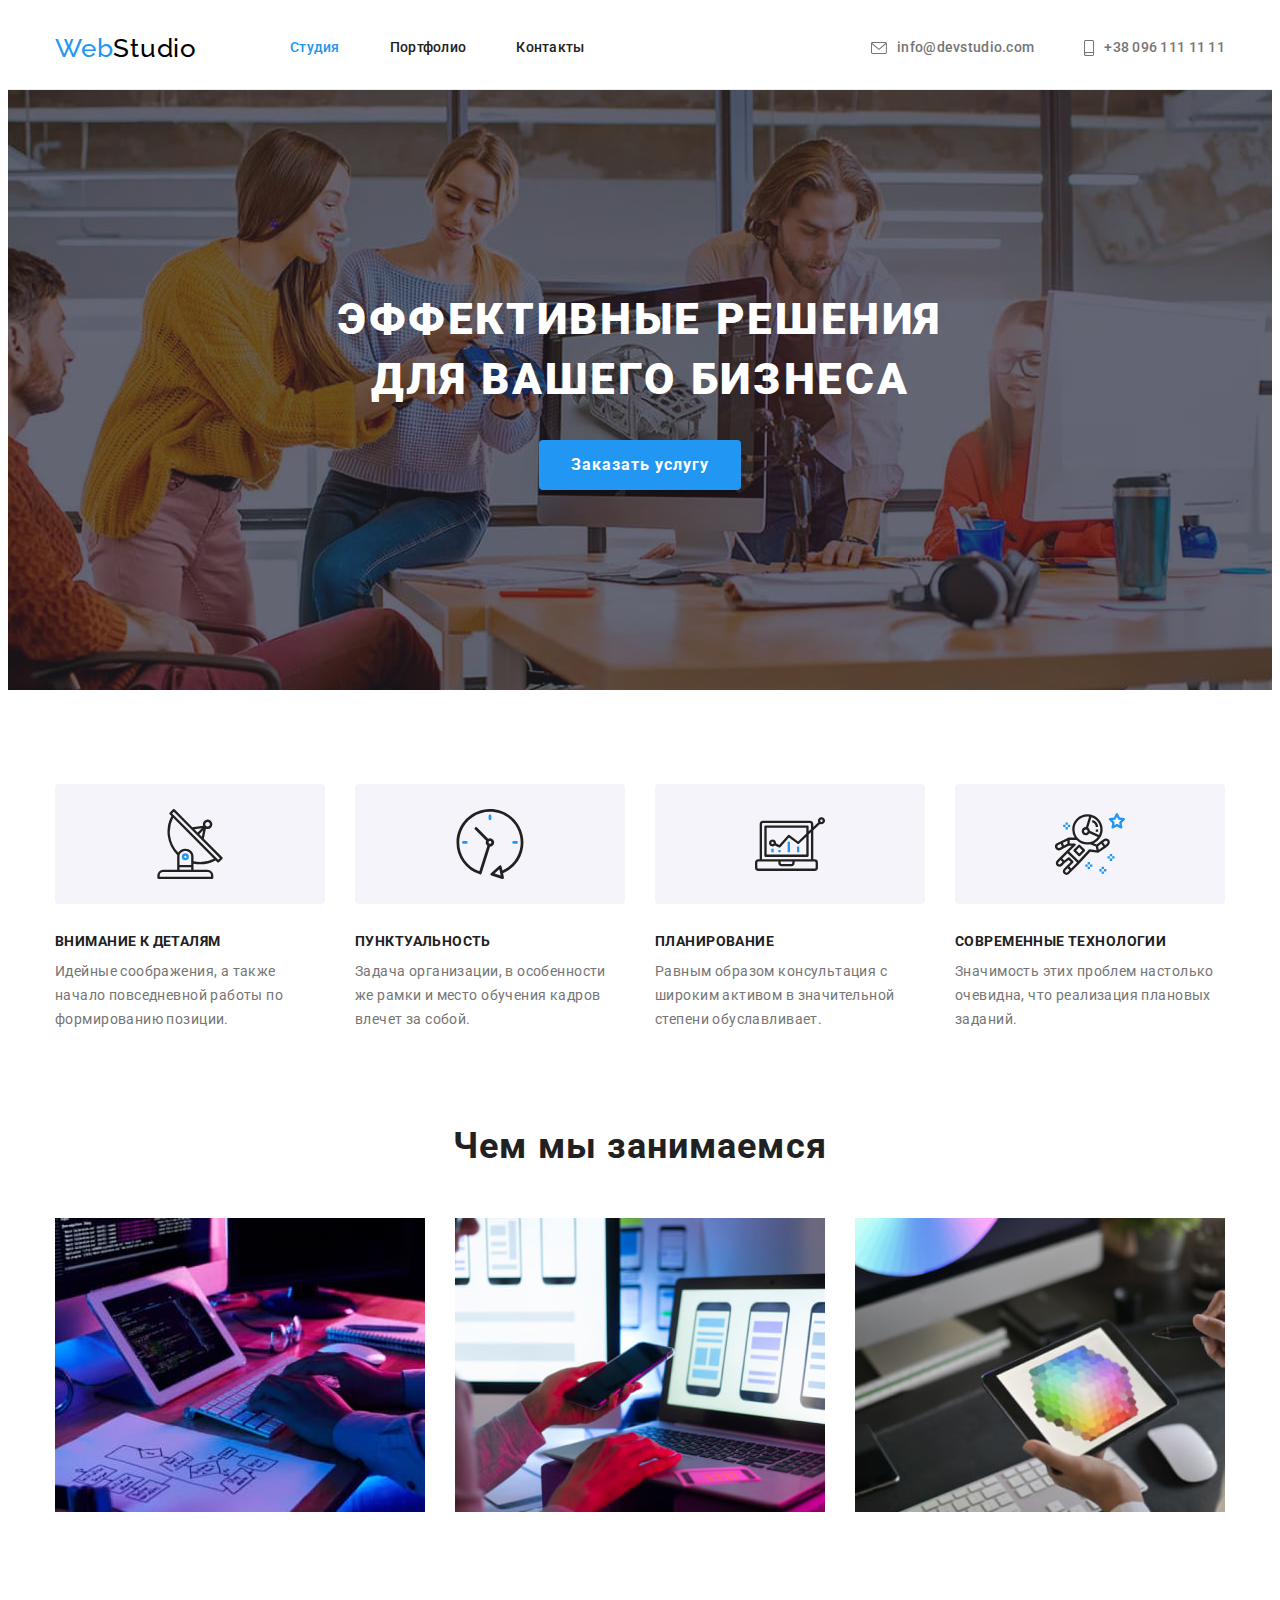
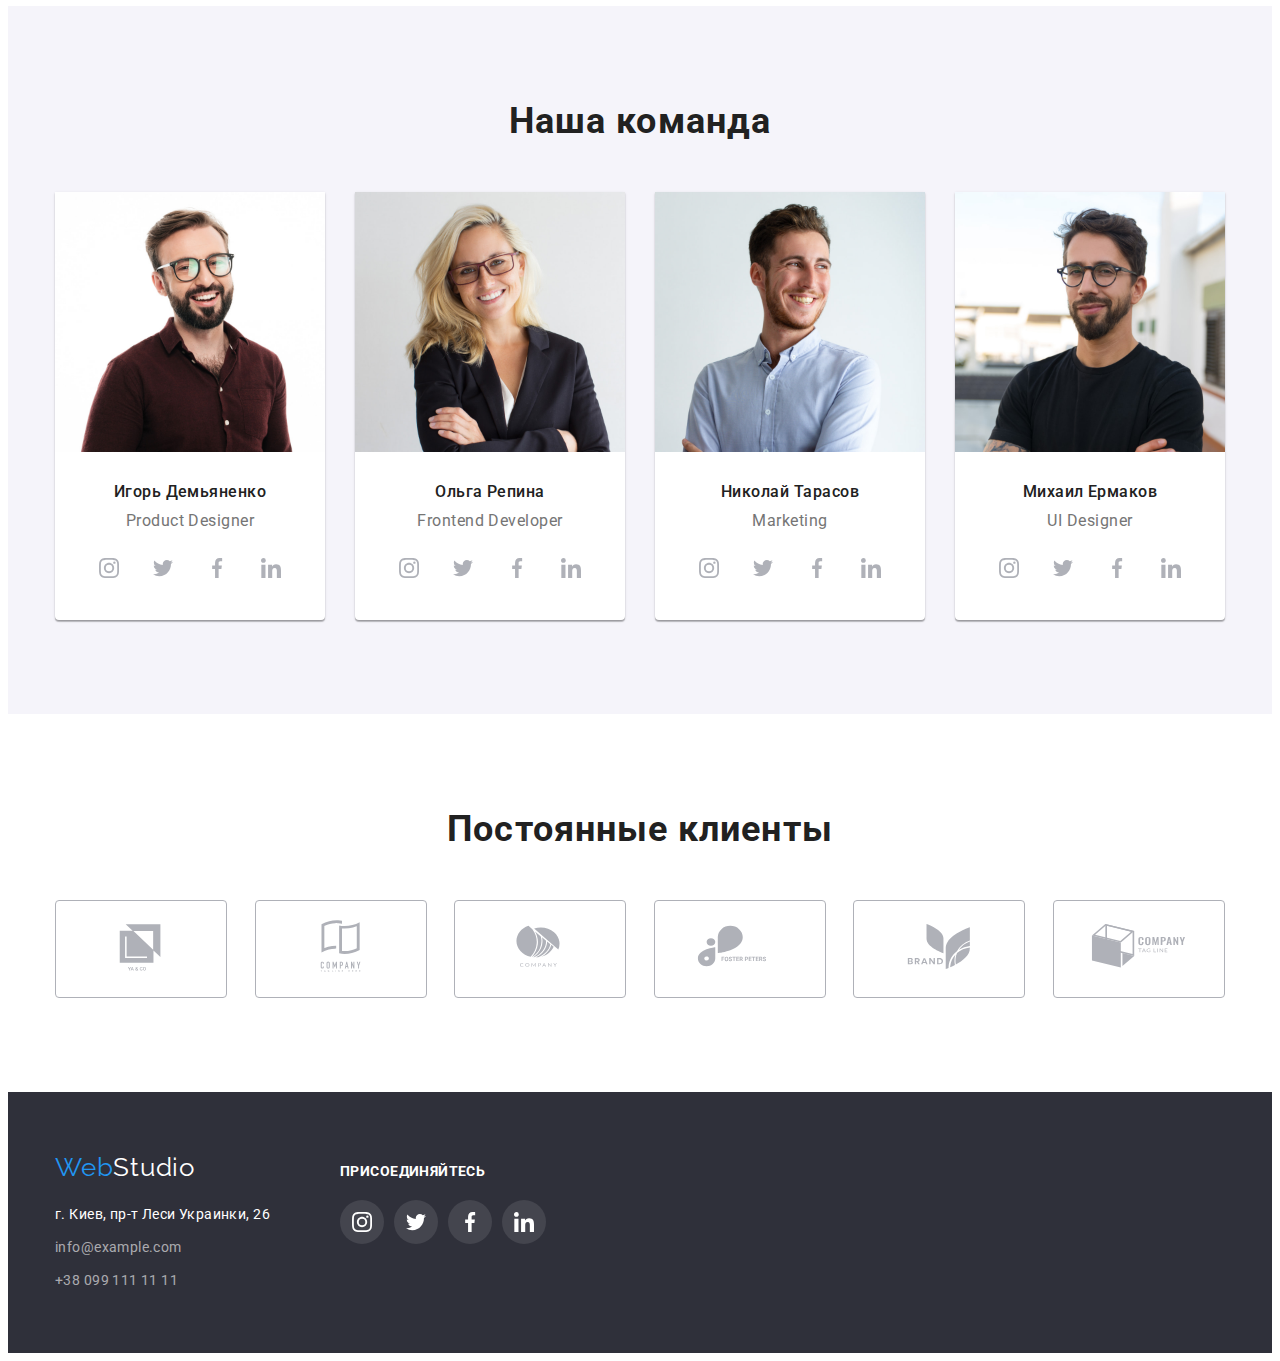
==== commit db5692bd: "2nd attempt" ====
--- a/index.html
+++ b/index.html
@@ -9,7 +9,7 @@
     <link rel="preconnect" href="https://fonts.gstatic.com" crossorigin>
     <link href="https://fonts.googleapis.com/css2?family=Raleway:wght@700&family=Roboto:wght@400;500;700;900&display=swap"
         rel="stylesheet">
-    <link rel="stylesheet" href="https://github.com/sindresorhus/modern-normalize/blob/main/modern-normalize.css">
+        <link rel="stylesheet" href="https://cdnjs.cloudflare.com/ajax/libs/modern-normalize/1.1.0/modern-normalize.min.css" integrity="sha512-wpPYUAdjBVSE4KJnH1VR1HeZfpl1ub8YT/NKx4PuQ5NmX2tKuGu6U/JRp5y+Y8XG2tV+wKQpNHVUX03MfMFn9Q==" crossorigin="anonymous" referrerpolicy="no-referrer">
     <link rel="stylesheet" href="./css/styles.css">
 </head>
 <body>
@@ -43,7 +43,7 @@
     </header>
     <main>
         <section class="hero">
-            <div class="container hero-content">
+            <div class="container">
                 <h1 class="hero-text">Эффективные решения<br>для вашего бизнеса</h1>
                 <button class="btn-order" type="button">Заказать услугу</button>
             </div>
--- a/css/styles.css
+++ b/css/styles.css
@@ -162,6 +162,8 @@
   text-align: center;
   padding: 200px 0;
   max-width: 1600px;
+  margin-left: auto;
+  margin-right: auto;
   background-image: linear-gradient(
     rgba(47, 48, 58, 0.4),
     rgba(47, 48, 58, 0.4)
@@ -171,9 +173,6 @@
   background-repeat: no-repeat;
   background-position: center;
 }
-.hero-content {
-
-}
 .hero-text {
   font-weight: 900;
   font-size: 44px;
@@ -205,15 +204,6 @@
 .btn-order:hover {
   background: var(--btn-order-hov-color);
   box-shadow: 0px 4px 4px var(--btn-order-shad-color);
-  border-radius: 4px;
-  font-weight: 700;
-  font-size: 16px;
-  line-height: 1.88;
-  display: flex;
-  align-items: center;
-  text-align: center;
-  letter-spacing: 0.06em;
-  color: var(--light-color);
 }
 .supremacy {
   font-size: 14px;
@@ -236,9 +226,11 @@
   color: var(--description-color);
 }
 .supr-icon{
+  display: flex;
+  justify-content: center;
+  align-items: center;
   height: 120px;
   background-color: var(--team-color);
-  padding: 25px 100px;
   border-radius: 4px;
   margin-bottom: 30px;
 }
@@ -256,6 +248,7 @@
   display: flex;
 }
 .team-item {
+  background-color: var(--light-color);
   width: 270px;
   box-shadow: 0px 1px 3px rgba(0, 0, 0, 0.12), 0px 1px 1px rgba(0, 0, 0, 0.14),
     0px 2px 1px rgba(0, 0, 0, 0.2);
@@ -295,13 +288,13 @@
 }
 .social-link{
   display: flex;
+  border-radius: 50%;
   padding: 12px;
   fill: var(--social-icon);
 }
 .social-link:hover,
 .social-link:focus{
   background-color: var(--logo-color);
-  border-radius: 75%;
   fill: var(--light-color);
 }
 .clients-list{
@@ -437,6 +430,8 @@
 .btn-filter:focus{
   box-shadow: 0px 3px 1px rgba(0, 0, 0, 0.1), 0px 1px 2px rgba(0, 0, 0, 0.08),
   0px 2px 2px rgba(0, 0, 0, 0.12);
+  background: var(--logo-color);
+  color: var(--light-color);
 }
 .filter-list {
   display: flex;
